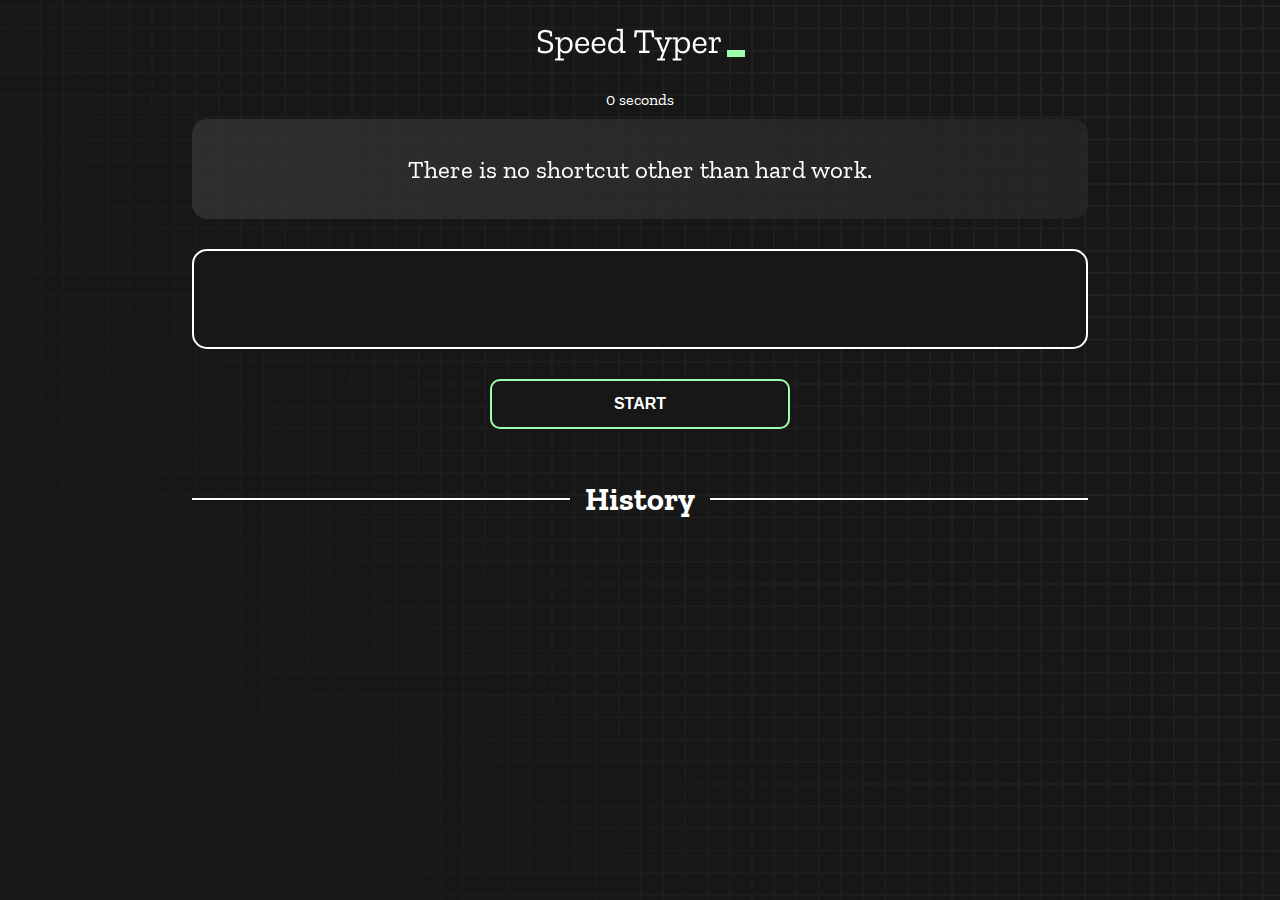
==== index.html @ 90c85f2e "start" ====
<!DOCTYPE html>
<html lang="en">
  <head>
    <meta charset="UTF-8" />
    <meta http-equiv="X-UA-Compatible" content="IE=edge" />
    <meta name="viewport" content="width=device-width, initial-scale=1.0" />
    <title>Speed Monster</title>
    <link rel="stylesheet" href="styles.css" />
    <link rel="preconnect" href="https://fonts.googleapis.com" />
    <link rel="preconnect" href="https://fonts.gstatic.com" crossorigin />
    <link
      href="https://fonts.googleapis.com/css2?family=Zilla+Slab:wght@300;400;500&display=swap"
      rel="stylesheet"
    />
    <!-- solving -->
  </head>
  <body>
    <h1 class="title"><img src="./logo.png" /></h1>
    <div id="show-time">0 seconds</div>

    <div class="box-container">
      <div id="question"></div>

      <div id="display" class="inactive"></div>

      <div class="buttons">
        <button id="starts">START</button>
      </div>

      <div class="divider-container">
        <div class="line"></div>
        <h1 class="title2">History</h1>
        <div class="line"></div>
      </div>
      <div id="histories"></div>
    </div>

    <div id="countdown"></div>
    <div id="modal-background" class="hidden"></div>
    <div id="result" class="hidden"></div>

    <script src="./history.js"></script>
    <script src="./script.js"></script>
  </body>
</html>
---- styles.css ----
* {
  padding: 0;
  margin: 0;
  box-sizing: border-box;
}

body {
  background-image: url("./bg.png");
  background-size: cover;
  background-position: left top;
  font-family: "Zilla Slab", serif;
}

.box-container {
  width: 70%;
  margin: 0 auto;
}

#question {
  height: 100px;
  display: flex;
  align-items: center;
  justify-content: center;
  color: white;
  font-size: 25px;
  border-radius: 15px;
  background: rgb(255, 255, 255);
  background: linear-gradient(
    92.49deg,
    rgba(255, 255, 255, 0.1) 0.18%,
    rgba(255, 255, 255, 0.05) 99.85%
  );
  backdrop-filter: blur(5px);
  margin-bottom: 30px;
}

#display {
  height: 100px;
  display: flex;
  flex-wrap: wrap;
  align-items: center;
  padding-left: 5rem;
  color: white;
  font-size: 32px;
  background-color: #171717;
  border: 2px solid #9dffad;
  border-radius: 15px;
}

#countdown {
  position: fixed;
  height: 100vh;
  width: 100vw;
  background-color: rgba(0, 0, 0, 0.8);
  top: 0;
  left: 0;
  display: flex;
  align-items: center;
  justify-content: center;
  font-size: 3rem;
  color: white;
  display: none;
}
#result {
  position: fixed;
  top: 10%; 
  left: 10%;
  transform: translate(-50%, -50%);
  height: 250px;
  width: 400px;
  background-color: #171717;
  border-radius: 15px;
  border: 2px solid #9dffad;
  color: white;
  text-align: center;
  padding: 2rem;
}
#show-time{
  text-align: center;
  color: white;
  margin: 10px 0;
}

.green {
  color: #9dffad;
}
.red {
  color: #eb6565;
}
.bold {
  font-weight: 700;
}
.inactive {
  border: 2px solid white !important;
}
.hidden {
  display: none;
}
.title {
  text-align: center;
  color: white;
  margin: 20px 0;
}

.divider-container {
  height: 80px;
  display: flex;
  justify-content: center;
  align-items: center;
  gap: 15px;
  margin: 0 auto;
}

.line {
  height: 2px;
  background: white;
  width: 100%;
}

.title2 {
  color: white;
  display: block;
}

.buttons {
  display: flex;
  justify-content: center;
  margin: 30px 0;
}
button {
  padding: 10px 20px;
  border: none;
  font-size: 16px;
  font-weight: bold;
  width: 300px;
  height: 50px;
  color: white;
  background-color: #171717;
  border-radius: 10px;
  border: 2px solid #9dffad;
  cursor: pointer;
}

#histories {
  display: flex;
  flex-wrap: wrap;
  justify-content: space-around;
}

.card {
  width: 100%;
  height: 100%;
  padding: 50px;
  display: flex;
  justify-content: space-between;
  align-items: center;
  padding: 20px 30px;
  color: white;
  border-radius: 15px;
  background: rgb(255, 255, 255);
  background: linear-gradient(
    92.49deg,
    rgba(255, 255, 255, 0.1) 0.18%,
    rgba(255, 255, 255, 0.05) 99.85%
  );
  backdrop-filter: blur(5px);
  margin-bottom: 30px;
}

#modal-background {
  background: rgb(255, 255, 255);
  background: linear-gradient(
    92.49deg,
    rgba(255, 255, 255, 0.1) 0.18%,
    rgba(255, 255, 255, 0.05) 99.85%
  );
  backdrop-filter: blur(5px);
  height: 100vh;
  width: 100%;
  position: fixed;
  top: 0;
}

@media only screen and (max-width: 700px) {
  .box-container {
    padding: 0 20px;
    width: 100%;
  }
  .card {
    flex-direction: column;
  }
}
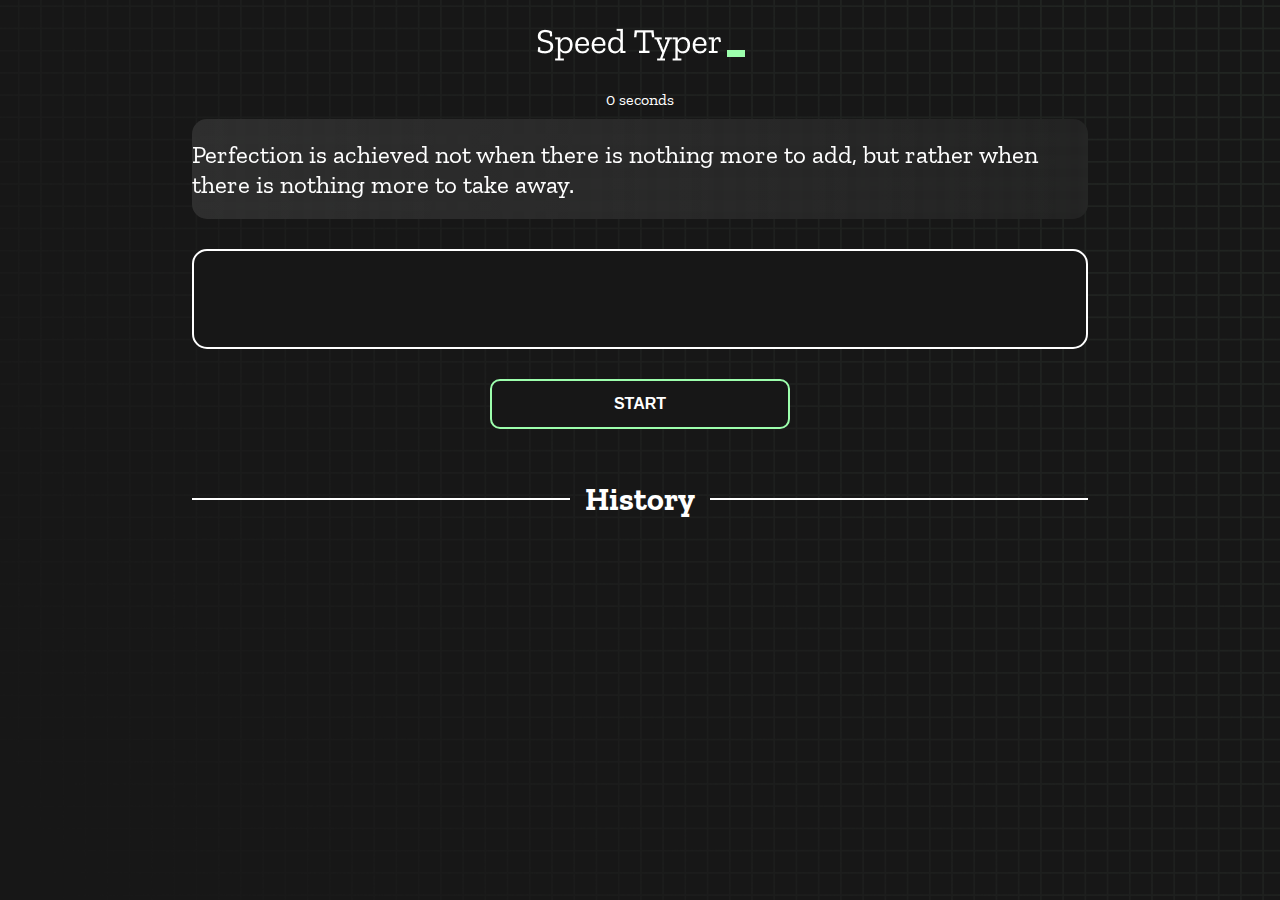
==== commit 825dbae5: "Allah" ====
--- a/index.html
+++ b/index.html
@@ -12,7 +12,6 @@
       href="https://fonts.googleapis.com/css2?family=Zilla+Slab:wght@300;400;500&display=swap"
       rel="stylesheet"
     />
-    <!-- solving -->
   </head>
   <body>
     <h1 class="title"><img src="./logo.png" /></h1>
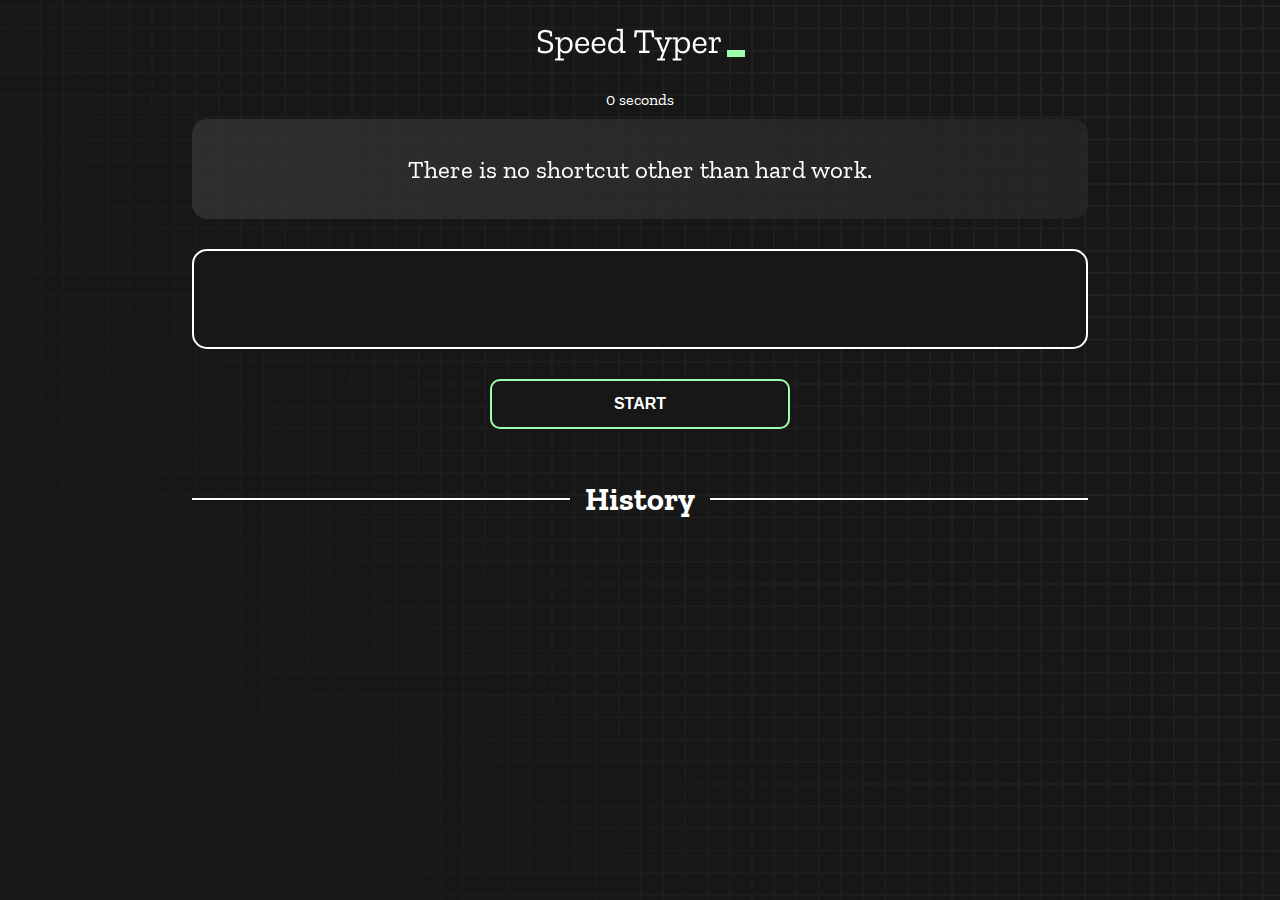
==== commit cd21d6f9: "4th bug" ====
--- a/index.html
+++ b/index.html
@@ -12,8 +12,18 @@
       href="https://fonts.googleapis.com/css2?family=Zilla+Slab:wght@300;400;500&display=swap"
       rel="stylesheet"
     />
+    <style>
+      .try{
+        justify-content: center;
+        font-size: 15px;
+        color: aliceblue;
+        margin: 0% 40%;
+        
+      }
+    </style>
   </head>
   <body>
+    <!-- <div class="try">dsfofdjisa</div> -->
     <h1 class="title"><img src="./logo.png" /></h1>
     <div id="show-time">0 seconds</div>
 
@@ -23,7 +33,7 @@
       <div id="display" class="inactive"></div>
 
       <div class="buttons">
-        <button id="starts">START</button>
+        <button id="start" >START</button>
       </div>
 
       <div class="divider-container">
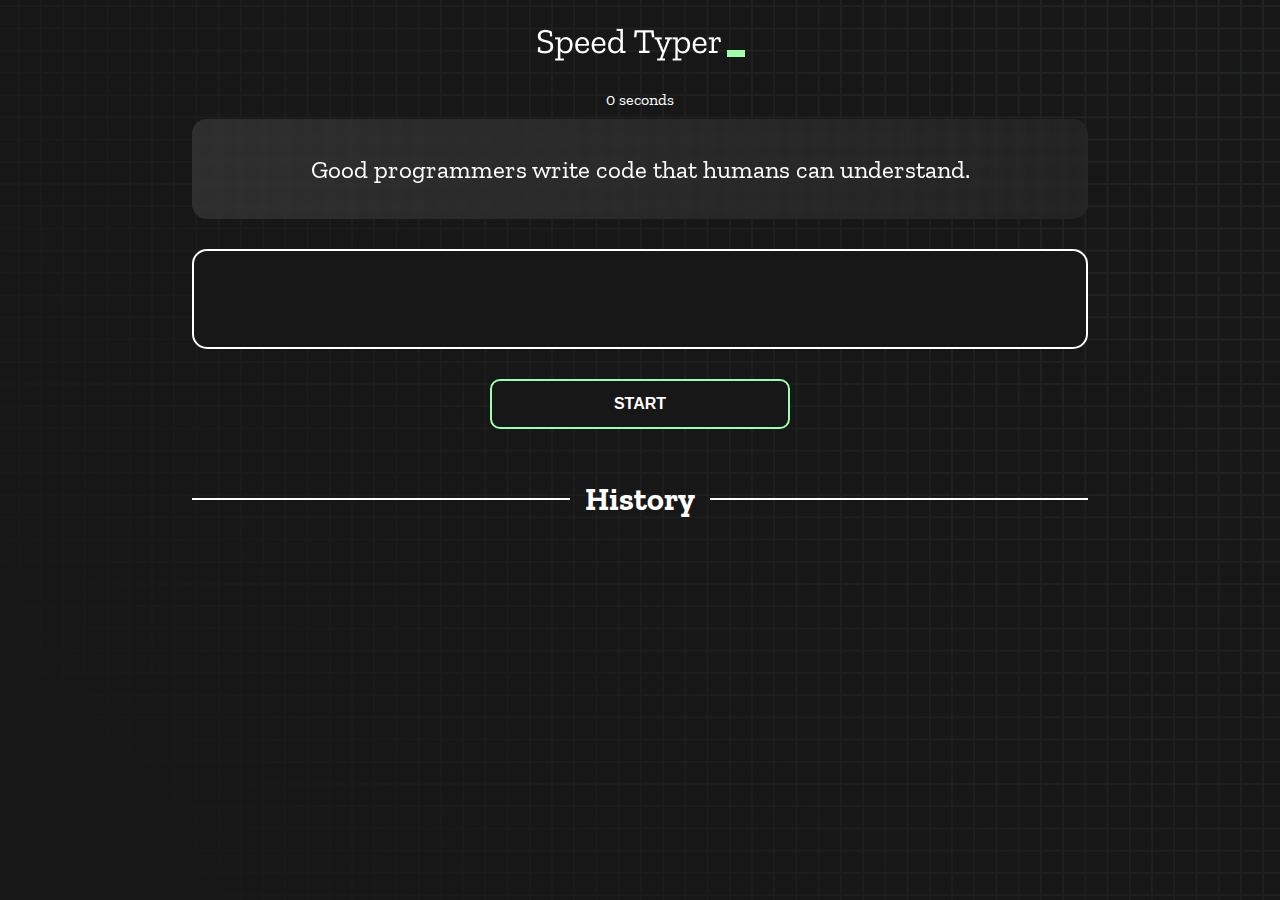
==== commit 102c0ac0: "after breack" ====
--- a/index.html
+++ b/index.html
@@ -22,8 +22,8 @@
       }
     </style>
   </head>
-  <body>
-    <!-- <div class="try">dsfofdjisa</div> -->
+  <body> 
+    <!-- <div class="try">dsfofdjisa</div>gi -->
     <h1 class="title"><img src="./logo.png" /></h1>
     <div id="show-time">0 seconds</div>
 
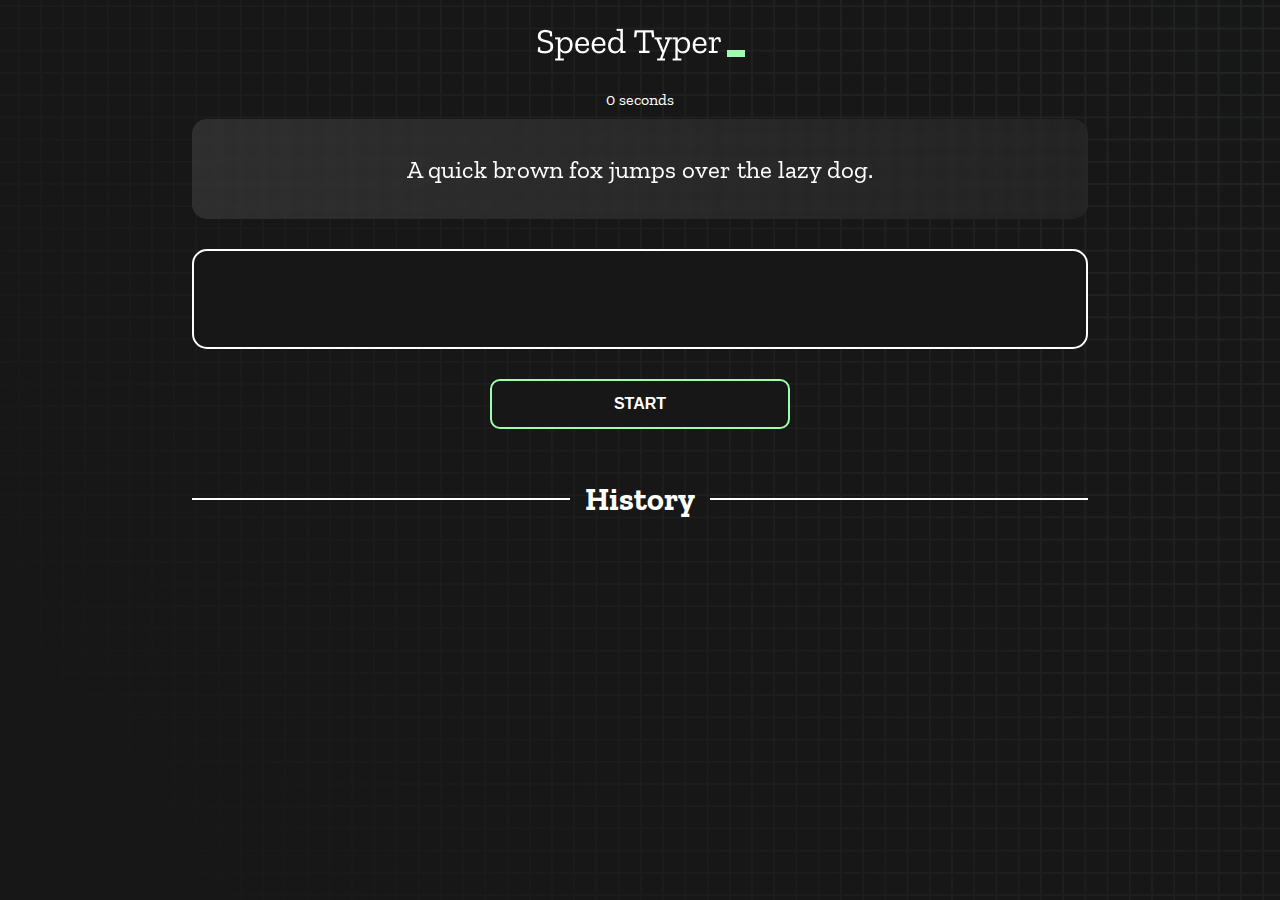
==== commit cdc1bd02: "final" ====
--- a/index.html
+++ b/index.html
@@ -13,13 +13,12 @@
       rel="stylesheet"
     />
     <style>
-      .try{
-        justify-content: center;
-        font-size: 15px;
-        color: aliceblue;
-        margin: 0% 40%;
+      /* #histories{
+        display: grid;
+        grid-template-columns: repeat(3, 1fr);
         
-      }
+      } */
+      
     </style>
   </head>
   <body> 
@@ -41,7 +40,7 @@
         <h1 class="title2">History</h1>
         <div class="line"></div>
       </div>
-      <div id="histories"></div>
+      <div id="histories" ></div>
     </div>
 
     <div id="countdown"></div>
--- a/styles.css
+++ b/styles.css
@@ -142,16 +142,16 @@
 }
 
 #histories {
-  display: flex;
-  flex-wrap: wrap;
-  justify-content: space-around;
+  display: grid;
+  grid-template-columns: repeat(3, 1fr);
+  gap: 15px;
 }
 
 .card {
   width: 100%;
   height: 100%;
   padding: 50px;
-  display: flex;
+  display: block;
   justify-content: space-between;
   align-items: center;
   padding: 20px 30px;
@@ -189,4 +189,9 @@
   .card {
     flex-direction: column;
   }
+  #histories {
+    display: grid;
+    grid-template-columns: repeat(1, 1fr);
+    gap: 15px;
+  }
 }
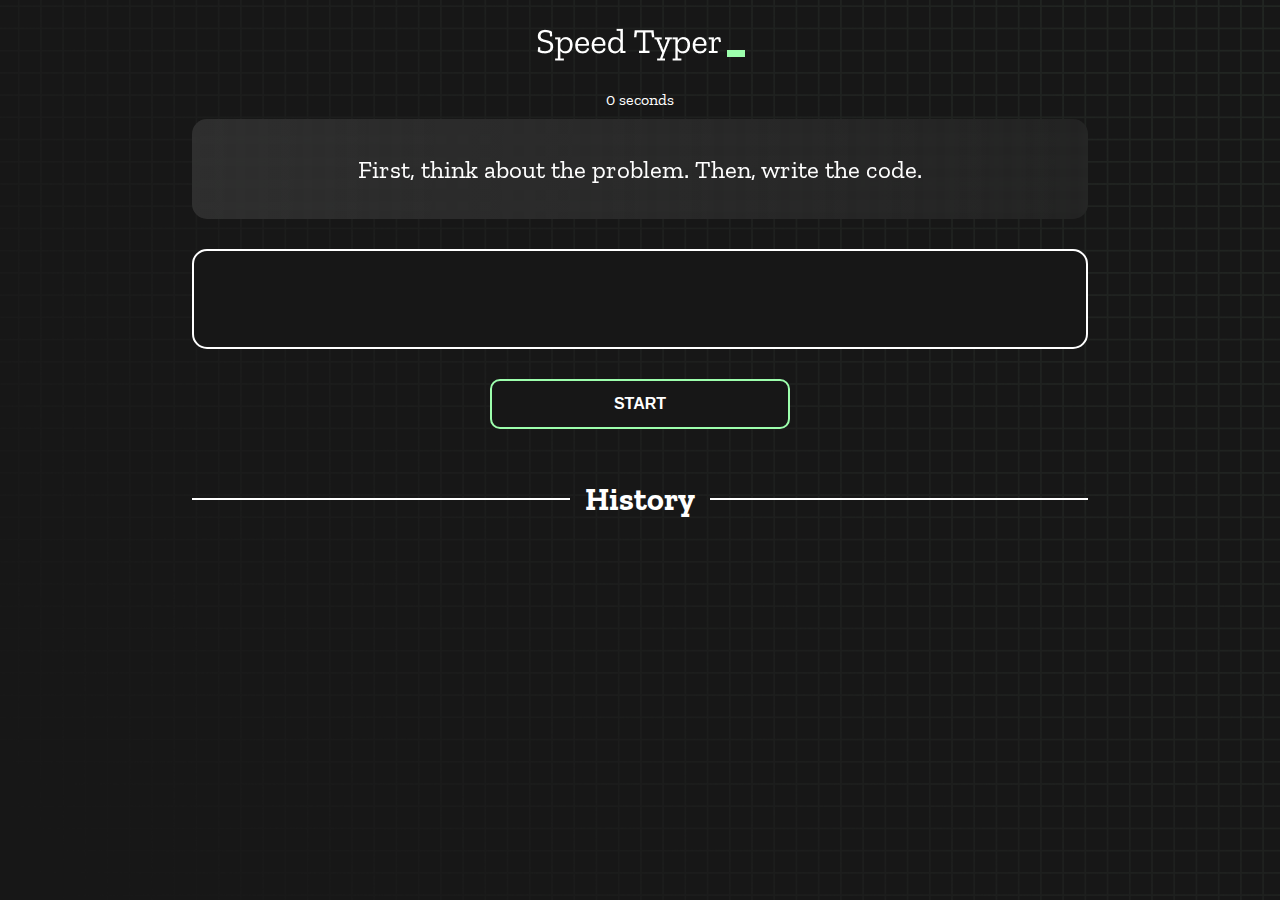
==== commit a2435ff8: "blog" ====
--- a/index.html
+++ b/index.html
@@ -33,7 +33,7 @@
 
       <div class="buttons">
         <button id="start" >START</button>
-      </div>
+      </div> 
 
       <div class="divider-container">
         <div class="line"></div>
